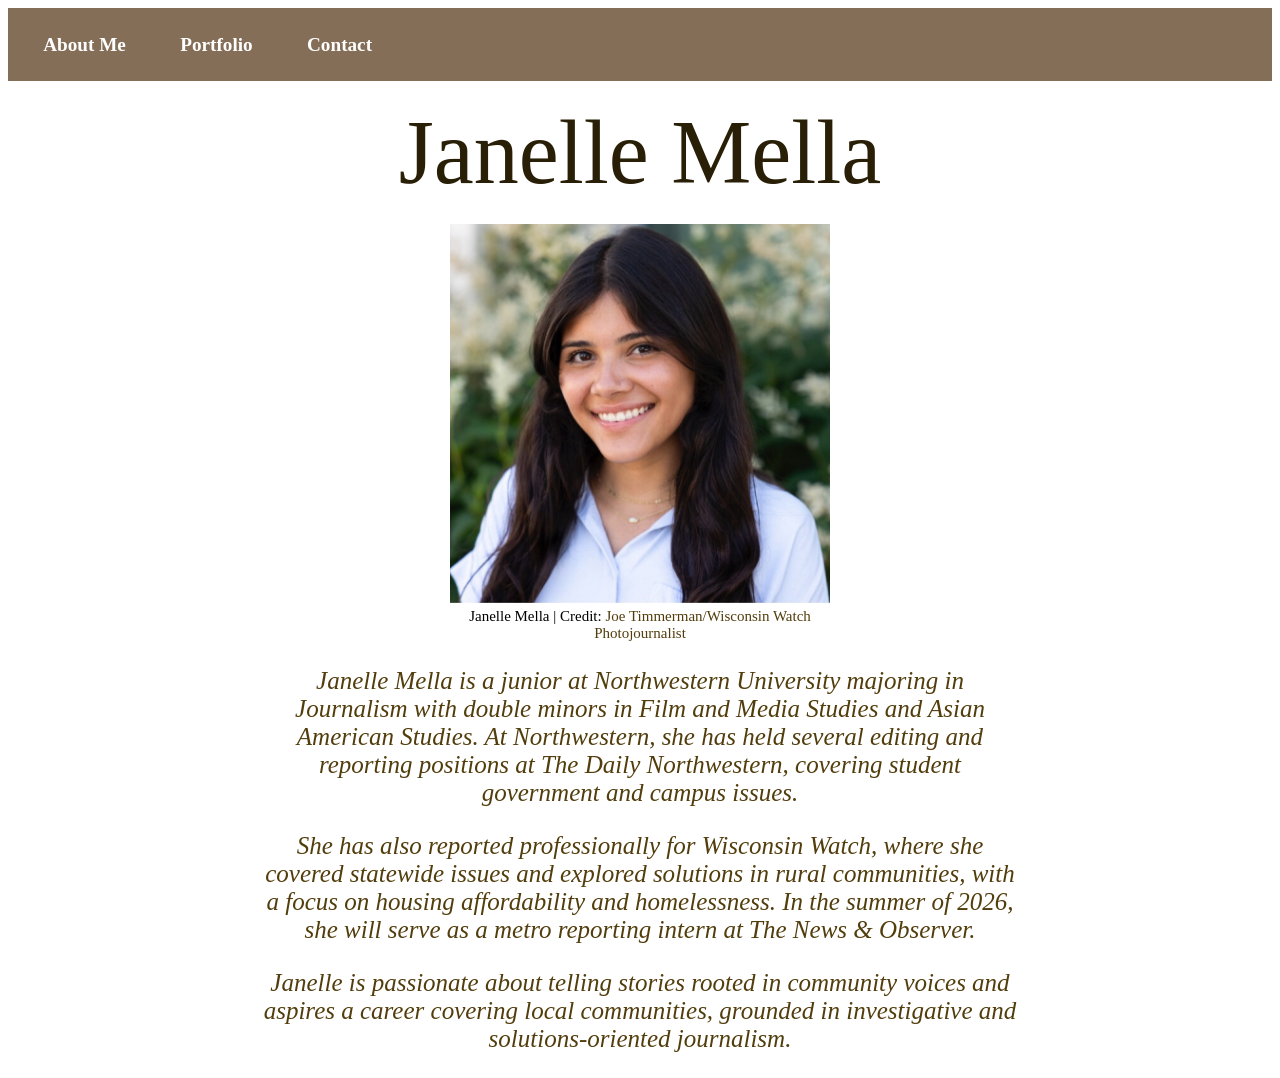
==== Portfolio/aboutme.html @ a8cc0e9a "Add files via upload" ====
<head>
  <link href="style.css" type="text/css" rel="stylesheet" />
</head>

<!----------------Navbar-------------------->
<body>
  <div class="navbar">    
    <div class="nav-buttons">
      <a href="aboutme.html" class="nav-item">About Me</a>
      <a href="portfolio.html" class="nav-item">Portfolio</a>
      <a href="contact.html" class="nav-item">Contact</a>
    </div>
    
    <div class="nav-item hamburger">☰</div>
  </div>

  <script>
    document.querySelector('.hamburger').onclick = () => {
      document.querySelector('.nav-buttons').classList.toggle('active');
    };
  </script>
<!---------------------Main Content------------------------->
<div class = 'aboutme-title'>
  Janelle Mella 
</div>

<!--image-->
<img src= "janelle.jpg" alt='Portrait of Janelle Mella, photo by Joe Timmerman' class = 'janelle'/> 

<div class="aboutme-caption">
  Janelle Mella |
  <span class='credit'>
    Credit:
    <a href='https://wisconsinwatch.org/author/jtimmerman/'>
      Joe Timmerman/Wisconsin Watch Photojournalist
    </a>
  </span>
</div>

<!--blurb-->
<div class = 'aboutme-blurb'>
  <i>
    <p>Janelle Mella is a junior at Northwestern University majoring in Journalism with double minors in Film and Media Studies and Asian American Studies. At Northwestern, she has held several editing and reporting positions at The Daily Northwestern, covering student government and campus issues.</p>

    <p>She has also reported professionally for Wisconsin Watch, where she covered statewide issues and explored solutions in rural communities, with a focus on housing affordability and homelessness. In the summer of 2026, she will serve as a metro reporting intern at The News & Observer.</p>

    <p>Janelle is passionate about telling stories rooted in community voices and aspires a career covering local communities, grounded in investigative and solutions-oriented journalism.</p></i>
</div>

</body>
</html>
---- Portfolio/style.css ----
/*********************Styling for navbar********************/
html {
  scroll-behavior: smooth;
}
.navbar {
  display: flex;
  justify-content: space-between;
  padding: 1em;
  background: #856e58;
  color: white;
  position: sticky;
  top: 0;
  z-index: 10;
}

.nav-buttons {
  display: flex;
  gap: 1em;
}

.nav-item {
  padding: 0.5em 1em;
  color: white;
  text-decoration: none;
  font-size:1.2em;
  font-weight:bold;
}

.hamburger {
  display: none;
}

.content {
  width: 50%;
  margin: auto;
  font-size:1.4em;
}

img.fm{
  width: 80%;
  margin: auto;
  display: block;
}

#hero { position: relative; }
#hero h1 { 
  position: absolute; 
  top: 30%; left: 50%; 
  transform: translate(-50%,-50%); 
  font-family: 'Impact', Arial Black, sans-serif;
  font-size: 5em;
  font-weight: 900;
  color: #fff;
  text-shadow: 
    0 0 10px #000, 
    3px 3px 0 #000,
    -3px -3px 0 #000,
    3px 0 0 #000;
  letter-spacing: 4px;
  text-transform: uppercase;
  margin: 0;
}
.cutline {
  text-align: center;
}
/*********************About Me Section******************/

.aboutme-title {
  color: rgb(41, 31, 7);
  font-family: 'Times New Roman', Times, serif;
  text-align: center;
  font-size: 90px;
  margin-top: 20px;
  margin-bottom: 20px;
}

.aboutme-blurb {
  color: rgb(82, 61, 12);
  font-family: 'Times New Roman', Times, serif;
  text-align: center;
  font-size: 25px;
  margin-bottom: 20px;
  width: 60%;        /* so lines don't go to the end of the page */
  margin: 0 auto;    /* centers the blurb box */
  margin-bottom: 20px;
}

/*image formatting */
.janelle {
  width: 30%;
  height: auto;
  display: block; /* makes sure the image doesn't function as text but as its own entity I believe */
  margin: auto;
}

/*caption formatting */
.aboutme-caption {
  width: 30%;
  font-size: 15px;
  text-align: center;
  margin: 0 auto;  /* centers the caption not just the text itself */
  margin-top: 5px; 
}

/********************Portfolio section******************/

/*clips formatting */
.clip-section {
  margin-bottom: 40px; /* margin-bottom and -top makes there be no gap between the headlines and text below and above it*/
}

.clip-links {
  font-family: 'Times New Roman', Times, serif;
  text-align: center;
  font-size: 25px;
}

.clip-links a {
  font-style: italic;
}

.clip-titles {
  margin-bottom: 10px;
}

.portfolio-title {
  color: rgb(41, 31, 7);
  font-family: 'Times New Roman', Times, serif;
  text-align: center;
  font-size: 60px;
  margin-top: 20px;
  margin-bottom: 40px;
}

/******************Contact Section***********************/

.contact-title {
  color: rgb(41, 31, 7);
  font-family: 'Times New Roman', Times, serif;
  text-align: center;
  font-size: 60px;
  margin-top: 20px;
}

.contact-links {
  margin-top: 20px;
  font-size: 30px;
  text-align: center;
}

/*image formatting -- I used AI to help with logistics of positioning the images on the page because I was having trouble */
.contact-photos{
  width: 50%;
  height: auto;
  display: block;
  margin: 0 auto;
  margin-top: 20px;
  display: flex; /*puts the images side by side */
  gap: 10px; /*creates a little space between images */
  text-align: center;
}

/*caption formatting */
.contact-caption {
  text-align: center;  
  margin-top: 5px;
  font-size: 10px;
}

/* each caption side by side */
.caption-alignment {
  display: inline-block; /*makes sure the texts can be side by side */
  width: 25%;            
  text-align: center;    
}

/*********************************************************/

/*General headline styling for each page*/

h1 {
  color: rgb(41, 31, 7);
  font-family:'Times New Roman', Times, serif;
  text-align: center;
  font-size: 60px;
  margin-bottom: 20px; 
}

h2 {
  color: rgb(82, 61, 12);
  font-family: 'Times New Roman', Times, serif;
  text-align: center;
  font-size: 30px;
  margin-bottom: 10px;
}

/* Formatting for all hyperlinks */

a {
  color: rgb(82, 61, 12);
  text-decoration: none; /*text-decoration takes away the line underneath that automatically shows up when hyperlinked*/
}

a:hover { /* a:hover just formats the link's hovering function and allows a user to hover */
  color: #1113b4; /* Makes the words turn blue when users hover their cursor so they know the links are clickable */
}

/* Mobile for navbar/page overall*/

@media (orientation: portrait) {

  .nav-buttons {
    display: none;
  }

  .hamburger {
    display: block;
  }

  .nav-buttons.active {
    display: flex;
    flex-direction: column;
    position: absolute;
    top: 100%;
    left: 0;
    right: 0;
    background: #333;
    padding: 1em;
  }

  .content {
    width: 95%;
  }

  body {
    width: 100%;
    font-size: 2em;
  }
}
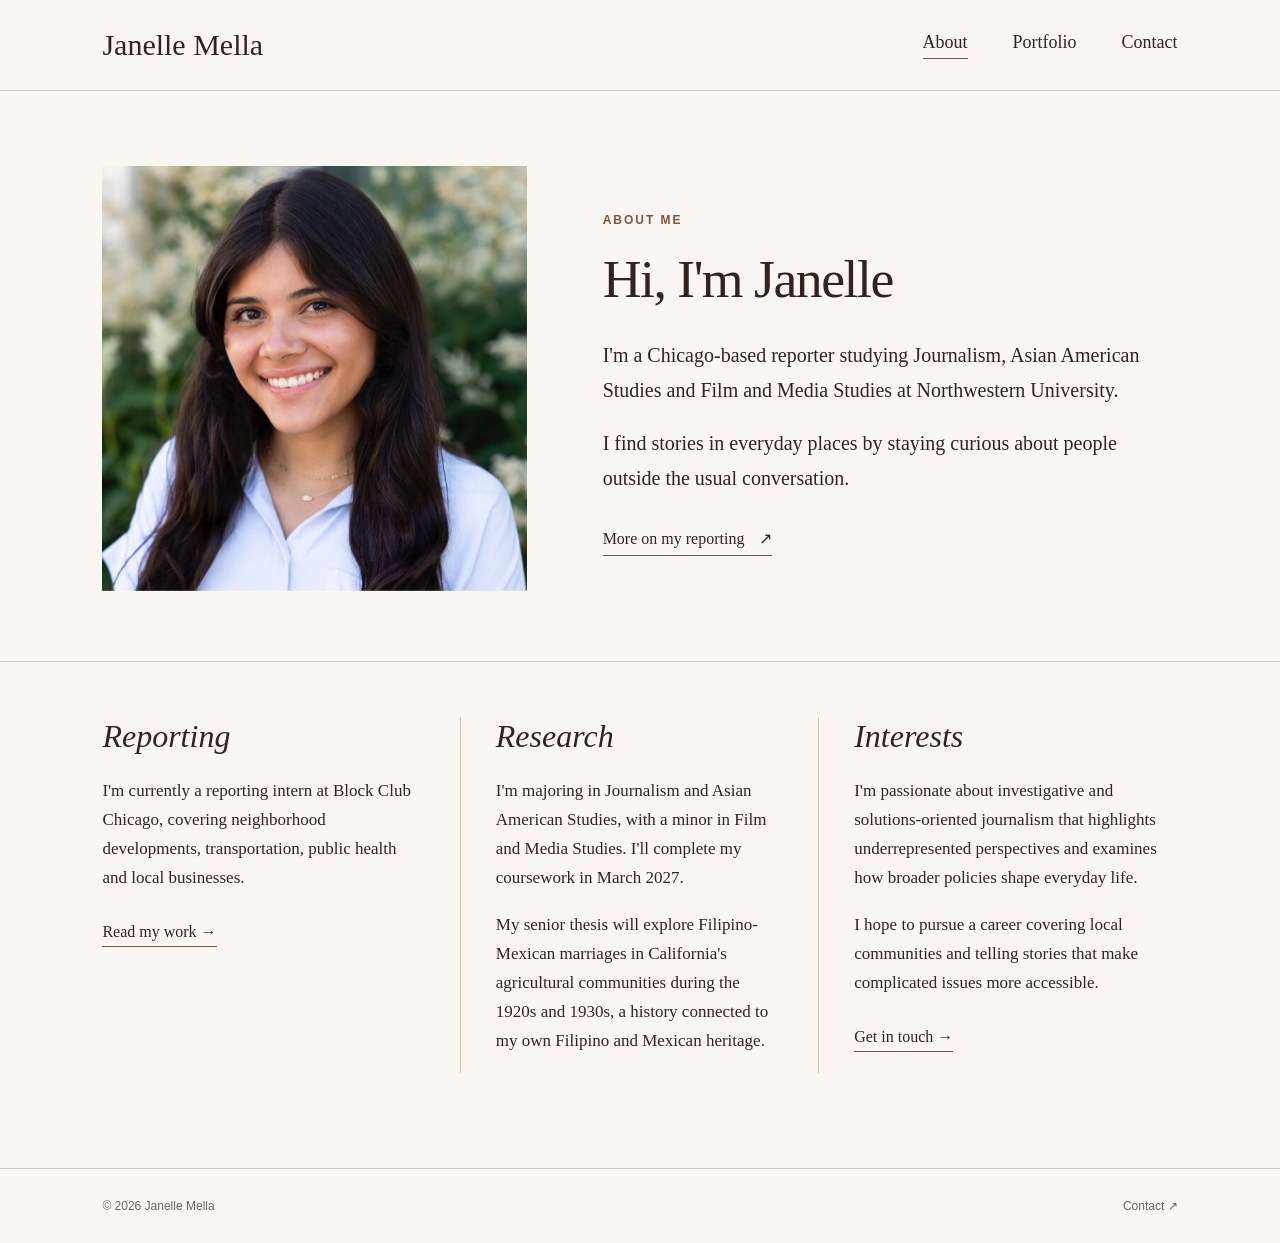
==== commit a4b202c2: "commit" ====
--- a/Portfolio/aboutme.html
+++ b/Portfolio/aboutme.html
@@ -1,51 +1,146 @@
+
+<!DOCTYPE html>
+<html lang="en">
 <head>
-  <link href="style.css" type="text/css" rel="stylesheet" />
+  <meta charset="UTF-8">
+  <meta name="viewport" content="width=device-width, initial-scale=1.0">
+  <meta name="description" content="Janelle Mella is a Chicago-based journalist and Northwestern University student.">
+  <title>About | Janelle Mella</title>
+  <link rel="stylesheet" href="style.css">
 </head>
 
-<!----------------Navbar-------------------->
 <body>
-  <div class="navbar">    
-    <div class="nav-buttons">
-      <a href="aboutme.html" class="nav-item">About Me</a>
-      <a href="portfolio.html" class="nav-item">Portfolio</a>
-      <a href="contact.html" class="nav-item">Contact</a>
-    </div>
-    
-    <div class="nav-item hamburger">☰</div>
-  </div>
+
+  <!-- NAVIGATION -->
+  <header class="site-header">
+    <a href="aboutme.html" class="site-logo">Janelle Mella</a>
+
+    <button class="menu-toggle" type="button"
+      aria-label="Toggle navigation"
+      aria-expanded="false"
+      aria-controls="main-nav">☰</button>
+
+    <nav class="main-nav" id="main-nav" aria-label="Main navigation">
+      <a href="aboutme.html" class="active" aria-current="page">About</a>
+      <a href="portfolio.html">Portfolio</a>
+      <a href="contact.html">Contact</a>
+    </nav>
+  </header>
+
+  <main>
+
+    <!-- INTRODUCTION -->
+    <section class="about-hero">
+
+      <figure class="hero-photo">
+        <img src="janelle.jpg"
+          alt="Portrait of Janelle Mella, Credit: Joe Timmerman">
+      </figure>
+
+      <div class="hero-content">
+        <p class="eyebrow">ABOUT ME</p>
+
+        <h1>Hi, I'm Janelle</h1>
+
+        <p>
+            I'm a Chicago-based reporter studying Journalism, Asian American Studies and Film and Media Studies at Northwestern University.
+
+        </p>
+
+        <p>
+          I find stories in everyday places by staying curious about people outside the usual conversation.
+        </p>
+      
+
+        <a href="portfolio.html" class="text-link">
+          More on my reporting <span aria-hidden="true">↗</span>
+        </a>
+      </div>
+
+    </section>
+
+    <!-- THREE EDITORIAL SECTIONS -->
+    <section class="about-columns">
+
+      <article class="about-column">
+        <h2>Reporting</h2>
+
+        <p>
+          I'm currently a reporting intern at Block Club
+          Chicago, covering neighborhood developments,
+          transportation, public health and local businesses.
+        </p>
+
+        <a href="portfolio.html" class="column-link">
+          Read my work →
+        </a>
+      </article>
+
+      <article class="about-column">
+        <h2>Research</h2>
+
+        <p>
+          I'm majoring in Journalism and Asian American
+          Studies, with a minor in Film and Media Studies.
+          I'll complete my coursework in March 2027.
+        </p>
+
+        <p>
+          My senior thesis will explore Filipino-Mexican
+          marriages in California's agricultural communities
+          during the 1920s and 1930s, a history connected
+          to my own Filipino and Mexican heritage.
+        </p>
+      </article>
+
+      <article class="about-column">
+        <h2>Interests</h2>
+
+        <p>
+          I'm passionate about investigative and
+          solutions-oriented journalism that highlights
+          underrepresented perspectives and examines
+          how broader policies shape everyday life.
+        </p>
+
+        <p>
+          I hope to pursue a career covering local
+          communities and telling stories that make
+          complicated issues more accessible.
+        </p>
+
+        <a href="contact.html" class="column-link">
+          Get in touch →
+        </a>
+      </article>
+
+    </section>
+
+  </main>
+
+  <footer class="site-footer">
+    <p>© 2026 Janelle Mella</p>
+    <a href="contact.html">Contact ↗</a>
+  </footer>
 
   <script>
-    document.querySelector('.hamburger').onclick = () => {
-      document.querySelector('.nav-buttons').classList.toggle('active');
-    };
+    const menuButton = document.querySelector('.menu-toggle');
+    const nav = document.querySelector('.main-nav');
+
+    menuButton.addEventListener('click', () => {
+      const isOpen = nav.classList.toggle('open');
+      menuButton.setAttribute('aria-expanded', isOpen);
+      menuButton.textContent = isOpen ? '✕' : '☰';
+    });
+
+    nav.querySelectorAll('a').forEach(link => {
+      link.addEventListener('click', () => {
+        nav.classList.remove('open');
+        menuButton.setAttribute('aria-expanded', 'false');
+        menuButton.textContent = '☰';
+      });
+    });
   </script>
-<!---------------------Main Content------------------------->
-<div class = 'aboutme-title'>
-  Janelle Mella 
-</div>
-
-<!--image-->
-<img src= "janelle.jpg" alt='Portrait of Janelle Mella, photo by Joe Timmerman' class = 'janelle'/> 
-
-<div class="aboutme-caption">
-  Janelle Mella |
-  <span class='credit'>
-    Credit:
-    <a href='https://wisconsinwatch.org/author/jtimmerman/'>
-      Joe Timmerman/Wisconsin Watch Photojournalist
-    </a>
-  </span>
-</div>
-
-<!--blurb-->
-<div class = 'aboutme-blurb'>
-  <i>
-    <p>Janelle Mella is a junior at Northwestern University majoring in Journalism with double minors in Film and Media Studies and Asian American Studies. At Northwestern, she has held several editing and reporting positions at The Daily Northwestern, covering student government and campus issues.</p>
-
-    <p>She has also reported professionally for Wisconsin Watch, where she covered statewide issues and explored solutions in rural communities, with a focus on housing affordability and homelessness. In the summer of 2026, she will serve as a metro reporting intern at The News & Observer.</p>
-
-    <p>Janelle is passionate about telling stories rooted in community voices and aspires a career covering local communities, grounded in investigative and solutions-oriented journalism.</p></i>
-</div>
 
 </body>
 </html>
--- a/Portfolio/style.css
+++ b/Portfolio/style.css
@@ -1,239 +1,456 @@
-/*********************Styling for navbar********************/
+
+/* =====================================
+   JANELLE MELLA — EDITORIAL MINIMAL
+   ===================================== */
+
+/* COLOR PALETTE */
+:root {
+  --background: #faf7f2;
+  --text: #33231c;
+  --accent: #80533c;
+  --muted: #70645b;
+  --border: #d5c5b6;
+  --serif: Georgia, 'Times New Roman', serif;
+}
+
+/* GLOBAL */
+* {
+  box-sizing: border-box;
+}
+
 html {
   scroll-behavior: smooth;
 }
-.navbar {
+
+body {
+  margin: 0;
+  background: var(--background);
+  color: var(--text);
+  font-family: var(--serif);
+  font-size: 17px;
+  -webkit-font-smoothing: antialiased;
+}
+
+a {
+  color: inherit;
+  text-decoration: none;
+  transition: color 0.2s ease;
+}
+
+a:hover {
+  color: var(--accent);
+}
+
+img {
+  max-width: 100%;
+}
+
+/* NAVIGATION */
+.site-header {
   display: flex;
   justify-content: space-between;
-  padding: 1em;
-  background: #856e58;
-  color: white;
+  align-items: center;
+  padding: 28px 8%;
+  gap: 30px;
+  background: var(--background);
+  border-bottom: 1px solid var(--border);
   position: sticky;
   top: 0;
-  z-index: 10;
-}
-
-.nav-buttons {
+  z-index: 100;
+}
+
+.site-logo {
+  font-size: 30px;
+  white-space: nowrap;
+}
+
+.main-nav {
   display: flex;
-  gap: 1em;
-}
-
-.nav-item {
-  padding: 0.5em 1em;
-  color: white;
-  text-decoration: none;
-  font-size:1.2em;
-  font-weight:bold;
-}
-
-.hamburger {
+  align-items: center;
+  gap: 45px;
+}
+
+.main-nav a {
+  font-size: 18px;
+  padding-bottom: 5px;
+  border-bottom: 1px solid transparent;
+}
+
+.main-nav a:hover,
+.main-nav a.active {
+  border-color: var(--accent);
+}
+
+.menu-toggle {
   display: none;
-}
-
-.content {
-  width: 50%;
-  margin: auto;
-  font-size:1.4em;
-}
-
-img.fm{
-  width: 80%;
-  margin: auto;
+  border: none;
+  background: transparent;
+  color: var(--text);
+  font-size: 27px;
+  cursor: pointer;
+}
+
+/* ABOUT HERO */
+.about-hero {
+  max-width: 1450px;
+  margin: 0 auto;
+  padding: 75px 8% 70px;
+  display: grid;
+  grid-template-columns: 0.85fr 1.15fr;
+  align-items: center;
+  gap: 7%;
+}
+
+.hero-photo {
+  margin: 0;
+}
+
+.hero-photo img {
   display: block;
-}
-
-#hero { position: relative; }
-#hero h1 { 
-  position: absolute; 
-  top: 30%; left: 50%; 
-  transform: translate(-50%,-50%); 
-  font-family: 'Impact', Arial Black, sans-serif;
-  font-size: 5em;
-  font-weight: 900;
-  color: #fff;
-  text-shadow: 
-    0 0 10px #000, 
-    3px 3px 0 #000,
-    -3px -3px 0 #000,
-    3px 0 0 #000;
-  letter-spacing: 4px;
-  text-transform: uppercase;
+  width: 100%;
+  height: auto;
+  max-height: 510px;
+  object-fit: cover;
+}
+
+.hero-photo figcaption {
+  margin-top: 8px;
+  font-size: 12px;
+  color: var(--muted);
+}
+
+.eyebrow {
+  font-family: Arial, sans-serif;
+  font-size: 12px;
+  font-weight: bold;
+  letter-spacing: 2px;
+  color: var(--accent);
+}
+
+.hero-content h1 {
+  font-size: clamp(42px, 4.2vw, 67px);
+  font-weight: normal;
+  line-height: 1.14;
+  letter-spacing: -1.5px;
+  margin: 22px 0 28px;
+}
+
+.hero-content > p:not(.eyebrow) {
+  font-size: 20px;
+  line-height: 1.75;
+  margin: 0 0 18px;
+}
+
+.text-link {
+  display: inline-flex;
+  align-items: center;
+  gap: 15px;
+  margin-top: 15px;
+  padding-bottom: 7px;
+  border-bottom: 1px solid var(--accent);
+  font-size: 16px;
+}
+
+/* ABOUT — THREE COLUMNS */
+.about-columns {
+  max-width: 1450px;
+  margin: 0 auto;
+  padding: 55px 8% 95px;
+  display: grid;
+  grid-template-columns: repeat(3, minmax(0, 1fr));
+  gap: 0;
+  border-top: 1px solid var(--border);
+}
+
+.about-column {
+  padding: 0 35px;
+  border-right: 1px solid var(--border);
+}
+
+.about-column:first-child {
+  padding-left: 0;
+}
+
+.about-column:last-child {
+  border-right: none;
+  padding-right: 0;
+}
+
+.about-column h2 {
+  font-size: clamp(27px, 2.5vw, 36px);
+  font-style: italic;
+  font-weight: normal;
+  line-height: 1.2;
+  margin: 0 0 22px;
+}
+
+.about-column p {
+  font-size: 17px;
+  line-height: 1.7;
+  margin: 0 0 18px;
+}
+
+.column-link {
+  display: inline-block;
+  margin-top: 12px;
+  padding-bottom: 5px;
+  border-bottom: 1px solid var(--accent);
+  font-size: 16px;
+}
+
+/* INNER PAGES */
+.inner-page {
+  max-width: 1200px;
+  margin: 0 auto;
+  padding: 75px 8% 110px;
+}
+
+.page-intro {
+  max-width: 820px;
+  margin-bottom: 85px;
+}
+
+.page-intro h1 {
+  font-size: clamp(52px, 6.5vw, 88px);
+  font-weight: normal;
+  line-height: 1.1;
+  letter-spacing: -2px;
+  margin: 22px 0 28px;
+}
+
+.page-intro > p:not(.eyebrow) {
+  font-size: 22px;
+  line-height: 1.7;
+  color: var(--muted);
+}
+
+/* PORTFOLIO SECTIONS */
+.publication-section {
+  display: grid;
+  grid-template-columns: 1fr 2fr;
+  gap: 55px;
+  padding: 42px 0 65px;
+  border-top: 1px solid var(--border);
+}
+
+.publication-section h2 {
+  font-size: 31px;
+  font-weight: normal;
+  font-style: italic;
   margin: 0;
-}
-.cutline {
-  text-align: center;
-}
-/*********************About Me Section******************/
-
-.aboutme-title {
-  color: rgb(41, 31, 7);
-  font-family: 'Times New Roman', Times, serif;
-  text-align: center;
-  font-size: 90px;
-  margin-top: 20px;
-  margin-bottom: 20px;
-}
-
-.aboutme-blurb {
-  color: rgb(82, 61, 12);
-  font-family: 'Times New Roman', Times, serif;
-  text-align: center;
+  line-height: 1.3;
+}
+
+.article-list a {
+  display: flex;
+  justify-content: space-between;
+  align-items: center;
+  gap: 25px;
+  padding: 22px 0;
+  border-bottom: 1px solid var(--border);
+  font-size: 20px;
+  line-height: 1.5;
+}
+
+.article-list a:first-child {
+  padding-top: 0;
+}
+
+.article-list .arrow {
   font-size: 25px;
-  margin-bottom: 20px;
-  width: 60%;        /* so lines don't go to the end of the page */
-  margin: 0 auto;    /* centers the blurb box */
-  margin-bottom: 20px;
-}
-
-/*image formatting */
-.janelle {
-  width: 30%;
-  height: auto;
-  display: block; /* makes sure the image doesn't function as text but as its own entity I believe */
-  margin: auto;
-}
-
-/*caption formatting */
-.aboutme-caption {
-  width: 30%;
-  font-size: 15px;
-  text-align: center;
-  margin: 0 auto;  /* centers the caption not just the text itself */
-  margin-top: 5px; 
-}
-
-/********************Portfolio section******************/
-
-/*clips formatting */
-.clip-section {
-  margin-bottom: 40px; /* margin-bottom and -top makes there be no gap between the headlines and text below and above it*/
-}
-
-.clip-links {
-  font-family: 'Times New Roman', Times, serif;
-  text-align: center;
-  font-size: 25px;
-}
-
-.clip-links a {
-  font-style: italic;
-}
-
-.clip-titles {
-  margin-bottom: 10px;
-}
-
-.portfolio-title {
-  color: rgb(41, 31, 7);
-  font-family: 'Times New Roman', Times, serif;
-  text-align: center;
-  font-size: 60px;
-  margin-top: 20px;
-  margin-bottom: 40px;
-}
-
-/******************Contact Section***********************/
-
-.contact-title {
-  color: rgb(41, 31, 7);
-  font-family: 'Times New Roman', Times, serif;
-  text-align: center;
-  font-size: 60px;
-  margin-top: 20px;
+  flex-shrink: 0;
+}
+
+.article-list a:hover {
+  color: var(--accent);
+}
+
+/* CONTACT PAGE */
+.contact-intro {
+  margin-bottom: 65px;
 }
 
 .contact-links {
-  margin-top: 20px;
-  font-size: 30px;
-  text-align: center;
-}
-
-/*image formatting -- I used AI to help with logistics of positioning the images on the page because I was having trouble */
-.contact-photos{
-  width: 50%;
-  height: auto;
+  display: flex;
+  flex-wrap: wrap;
+  gap: 35px;
+  margin-top: 35px;
+}
+
+.contact-links a {
+  font-size: 19px;
+  padding-bottom: 7px;
+  border-bottom: 1px solid var(--accent);
+}
+
+.contact-gallery {
+  display: grid;
+  grid-template-columns: repeat(2, minmax(0, 1fr));
+  gap: 35px;
+}
+
+.contact-gallery figure {
+  margin: 0;
+}
+
+.contact-gallery img {
   display: block;
-  margin: 0 auto;
-  margin-top: 20px;
-  display: flex; /*puts the images side by side */
-  gap: 10px; /*creates a little space between images */
-  text-align: center;
-}
-
-/*caption formatting */
-.contact-caption {
-  text-align: center;  
-  margin-top: 5px;
-  font-size: 10px;
-}
-
-/* each caption side by side */
-.caption-alignment {
-  display: inline-block; /*makes sure the texts can be side by side */
-  width: 25%;            
-  text-align: center;    
-}
-
-/*********************************************************/
-
-/*General headline styling for each page*/
-
-h1 {
-  color: rgb(41, 31, 7);
-  font-family:'Times New Roman', Times, serif;
-  text-align: center;
-  font-size: 60px;
-  margin-bottom: 20px; 
-}
-
-h2 {
-  color: rgb(82, 61, 12);
-  font-family: 'Times New Roman', Times, serif;
-  text-align: center;
-  font-size: 30px;
-  margin-bottom: 10px;
-}
-
-/* Formatting for all hyperlinks */
-
-a {
-  color: rgb(82, 61, 12);
-  text-decoration: none; /*text-decoration takes away the line underneath that automatically shows up when hyperlinked*/
-}
-
-a:hover { /* a:hover just formats the link's hovering function and allows a user to hover */
-  color: #1113b4; /* Makes the words turn blue when users hover their cursor so they know the links are clickable */
-}
-
-/* Mobile for navbar/page overall*/
-
-@media (orientation: portrait) {
-
-  .nav-buttons {
+  width: 100%;
+  height: 350px;
+  object-fit: cover;
+}
+
+.contact-gallery figcaption {
+  margin-top: 12px;
+  color: var(--muted);
+  font-size: 13px;
+  line-height: 1.6;
+}
+
+.contact-gallery figcaption a {
+  text-decoration: underline;
+}
+
+/* FOOTER */
+.site-footer {
+  display: flex;
+  justify-content: space-between;
+  align-items: center;
+  gap: 20px;
+  padding: 30px 8%;
+  border-top: 1px solid var(--border);
+  color: var(--muted);
+  font-family: Arial, sans-serif;
+  font-size: 12px;
+}
+
+.site-footer p {
+  margin: 0;
+}
+
+/* TABLET */
+@media (max-width: 1000px) {
+  .about-hero {
+    gap: 5%;
+  }
+
+  .hero-content h1 {
+    font-size: 45px;
+  }
+
+  .about-column {
+    padding: 0 22px;
+  }
+}
+
+/* MOBILE */
+@media (max-width: 768px) {
+
+  .site-header {
+    padding: 20px 6%;
+  }
+
+  .site-logo {
+    font-size: 24px;
+  }
+
+  .menu-toggle {
+    display: block;
+  }
+
+  .main-nav {
     display: none;
-  }
-
-  .hamburger {
-    display: block;
-  }
-
-  .nav-buttons.active {
-    display: flex;
-    flex-direction: column;
     position: absolute;
     top: 100%;
     left: 0;
     right: 0;
-    background: #333;
-    padding: 1em;
-  }
-
-  .content {
-    width: 95%;
-  }
-
-  body {
-    width: 100%;
-    font-size: 2em;
-  }
-}+    background: var(--background);
+    border-bottom: 1px solid var(--border);
+    padding: 20px 6% 30px;
+    flex-direction: column;
+    align-items: flex-start;
+    gap: 20px;
+  }
+
+  .main-nav.open {
+    display: flex;
+  }
+
+  .about-hero {
+    grid-template-columns: 1fr;
+    padding: 45px 6% 50px;
+    gap: 35px;
+  }
+
+  .hero-photo {
+    max-width: 430px;
+  }
+
+  .hero-content h1 {
+    font-size: clamp(40px, 9vw, 54px);
+  }
+
+  .hero-content > p:not(.eyebrow) {
+    font-size: 18px;
+  }
+
+  .about-columns {
+    grid-template-columns: 1fr;
+    padding: 15px 6% 65px;
+    border-top: none;
+  }
+
+  .about-column,
+  .about-column:first-child,
+  .about-column:last-child {
+    padding: 35px 0;
+    border-right: none;
+    border-top: 1px solid var(--border);
+  }
+
+  .about-column h2 {
+    font-size: 32px;
+  }
+
+  .inner-page {
+    padding: 55px 6% 80px;
+  }
+
+  .page-intro {
+    margin-bottom: 60px;
+  }
+
+  .page-intro h1 {
+    font-size: 52px;
+  }
+
+  .page-intro > p:not(.eyebrow) {
+    font-size: 19px;
+  }
+
+  .publication-section {
+    grid-template-columns: 1fr;
+    gap: 25px;
+    padding: 35px 0 55px;
+  }
+
+  .publication-section h2 {
+    font-size: 29px;
+  }
+
+  .article-list a {
+    font-size: 18px;
+  }
+
+  .contact-gallery {
+    grid-template-columns: 1fr;
+  }
+
+  .contact-gallery img {
+    height: auto;
+  }
+
+  .site-footer {
+    padding: 25px 6%;
+  }
+}
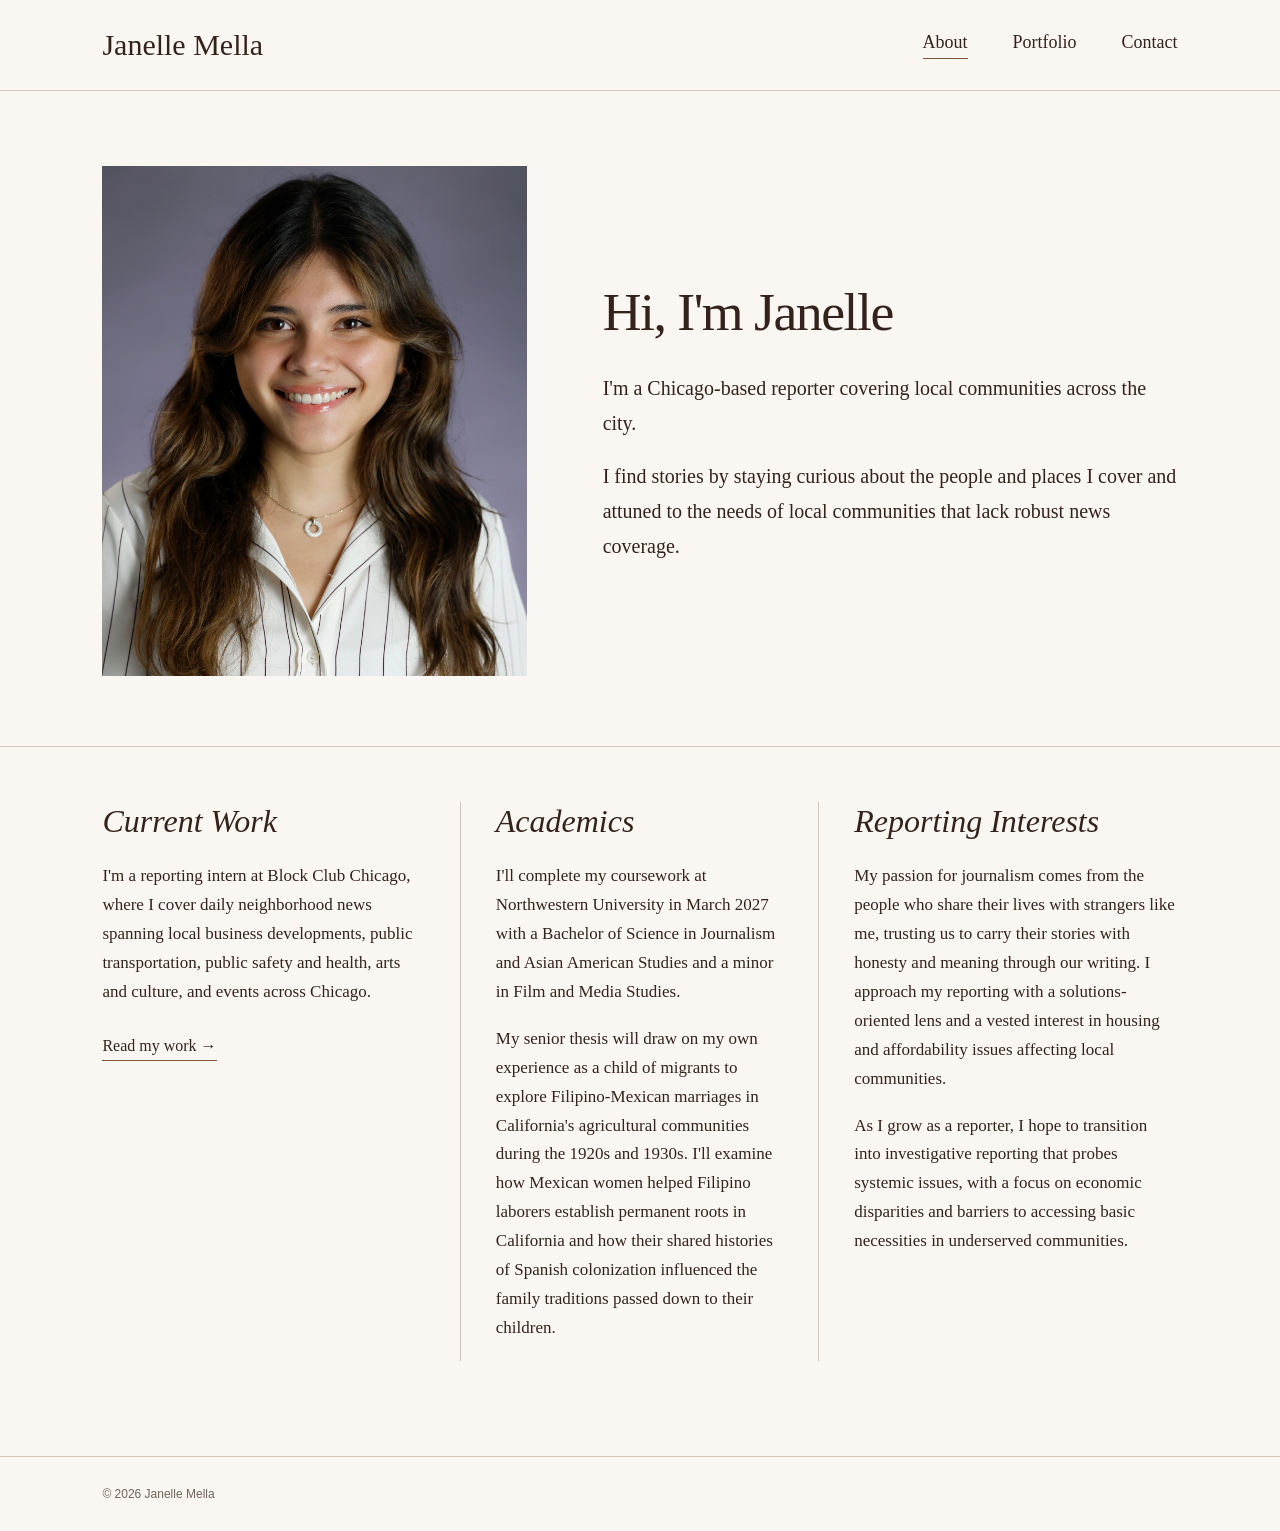
==== commit 36f2ebb3: "commit" ====
--- a/Portfolio/aboutme.html
+++ b/Portfolio/aboutme.html
@@ -38,23 +38,18 @@
       </figure>
 
       <div class="hero-content">
-        <p class="eyebrow">ABOUT ME</p>
 
         <h1>Hi, I'm Janelle</h1>
 
         <p>
-            I'm a Chicago-based reporter studying Journalism, Asian American Studies and Film and Media Studies at Northwestern University.
+           I'm a Chicago-based reporter covering local communities across the city.
 
         </p>
 
         <p>
-          I find stories in everyday places by staying curious about people outside the usual conversation.
+        I find stories by staying curious about the people and places I cover and attuned to the needs of local communities that lack robust news coverage.
         </p>
       
-
-        <a href="portfolio.html" class="text-link">
-          More on my reporting <span aria-hidden="true">↗</span>
-        </a>
       </div>
 
     </section>
@@ -63,55 +58,41 @@
     <section class="about-columns">
 
       <article class="about-column">
-        <h2>Reporting</h2>
+        <h2>Current Work</h2>
 
         <p>
-          I'm currently a reporting intern at Block Club
-          Chicago, covering neighborhood developments,
-          transportation, public health and local businesses.
+         I'm a reporting intern at Block Club Chicago, where I cover daily neighborhood news spanning local business developments, public transportation, public safety and health, arts and culture, and events across Chicago.
         </p>
 
-        <a href="portfolio.html" class="column-link">
+        <a href="https://blockclubchicago.org/author/janellemella2027/" class="column-link">
           Read my work →
         </a>
       </article>
 
       <article class="about-column">
-        <h2>Research</h2>
+        <h2>Academics</h2>
 
         <p>
-          I'm majoring in Journalism and Asian American
-          Studies, with a minor in Film and Media Studies.
-          I'll complete my coursework in March 2027.
+          I'll complete my coursework at Northwestern University in March 2027 with a Bachelor of Science in Journalism and Asian American Studies and a minor in Film and Media Studies.
         </p>
 
         <p>
-          My senior thesis will explore Filipino-Mexican
-          marriages in California's agricultural communities
-          during the 1920s and 1930s, a history connected
-          to my own Filipino and Mexican heritage.
+         My senior thesis will draw on my own experience as a child of migrants to explore Filipino-Mexican marriages in California's agricultural communities during the 1920s and 1930s. I'll examine how Mexican women helped Filipino laborers establish permanent roots in California and how their shared histories of Spanish colonization influenced the family traditions passed down to their children.
         </p>
       </article>
 
       <article class="about-column">
-        <h2>Interests</h2>
+        <h2>Reporting Interests</h2>
 
         <p>
-          I'm passionate about investigative and
-          solutions-oriented journalism that highlights
-          underrepresented perspectives and examines
-          how broader policies shape everyday life.
+          My passion for journalism comes from the people who share their lives with strangers like me, trusting us to carry their stories with honesty and meaning through our writing. I approach my reporting with a solutions-oriented lens and a vested interest in housing and affordability issues affecting local communities.
+
+          <p>
+          As I grow as a reporter, I hope to transition into investigative reporting that probes systemic issues, with a focus on economic disparities and barriers to accessing basic necessities in underserved communities.
+          </p>
+
         </p>
 
-        <p>
-          I hope to pursue a career covering local
-          communities and telling stories that make
-          complicated issues more accessible.
-        </p>
-
-        <a href="contact.html" class="column-link">
-          Get in touch →
-        </a>
       </article>
 
     </section>
@@ -120,7 +101,6 @@
 
   <footer class="site-footer">
     <p>© 2026 Janelle Mella</p>
-    <a href="contact.html">Contact ↗</a>
   </footer>
 
   <script>
--- a/Portfolio/style.css
+++ b/Portfolio/style.css
@@ -241,28 +241,46 @@
   line-height: 1.3;
 }
 
-.article-list a {
+/* PORTFOLIO DESCRIPTION */
+.publication-content {
   display: flex;
+  flex-direction: column;
+  align-items: flex-start;
+}
+
+.publication-description {
+  font-size: 20px;
+  line-height: 1.7;
+  color: var(--muted);
+  margin: 0 0 25px;
+  max-width: 650px;
+}
+
+/* PORTFOLIO LINK */
+.publication-link {
+  display: inline-flex;
   justify-content: space-between;
   align-items: center;
   gap: 25px;
-  padding: 22px 0;
+  padding: 12px 0;
   border-bottom: 1px solid var(--border);
-  font-size: 20px;
+  font-size: 18px;
   line-height: 1.5;
-}
-
-.article-list a:first-child {
-  padding-top: 0;
-}
-
-.article-list .arrow {
+  transition: color 0.2s ease;
+}
+
+.publication-link .arrow {
   font-size: 25px;
   flex-shrink: 0;
-}
-
-.article-list a:hover {
+  transition: transform 0.2s ease;
+}
+
+.publication-link:hover {
   color: var(--accent);
+}
+
+.publication-link:hover .arrow {
+  transform: translate(3px, -3px);
 }
 
 /* CONTACT PAGE */
@@ -438,8 +456,12 @@
     font-size: 29px;
   }
 
-  .article-list a {
+  .publication-description {
     font-size: 18px;
+  }
+
+  .publication-link {
+    font-size: 17px;
   }
 
   .contact-gallery {
@@ -454,3 +476,13 @@
     padding: 25px 6%;
   }
 }
+
+/* PUBLICATION LOCATIONS */
+.publication-location {
+  font-family: Arial, sans-serif;
+  font-size: 12px;
+  text-transform: uppercase;
+  letter-spacing: 1.5px;
+  color: var(--muted);
+  margin: 10px 0 0;
+}
